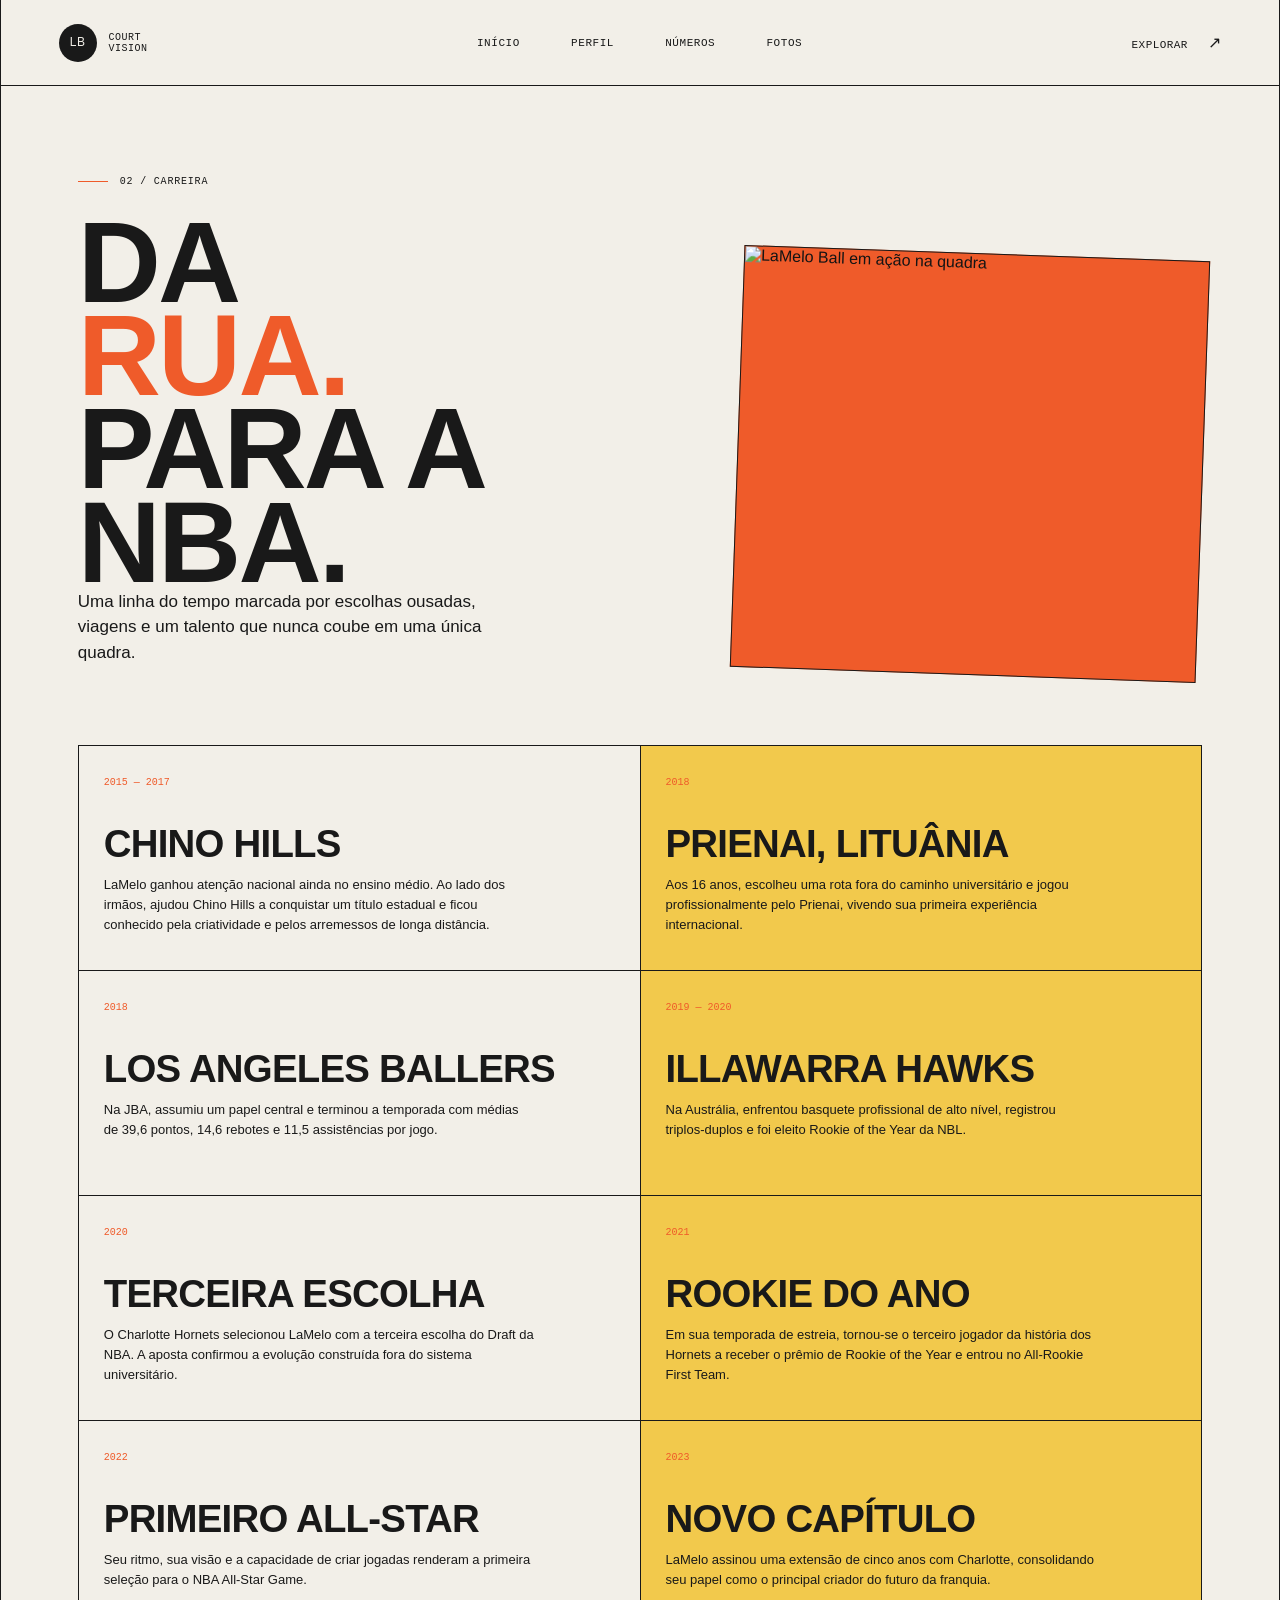
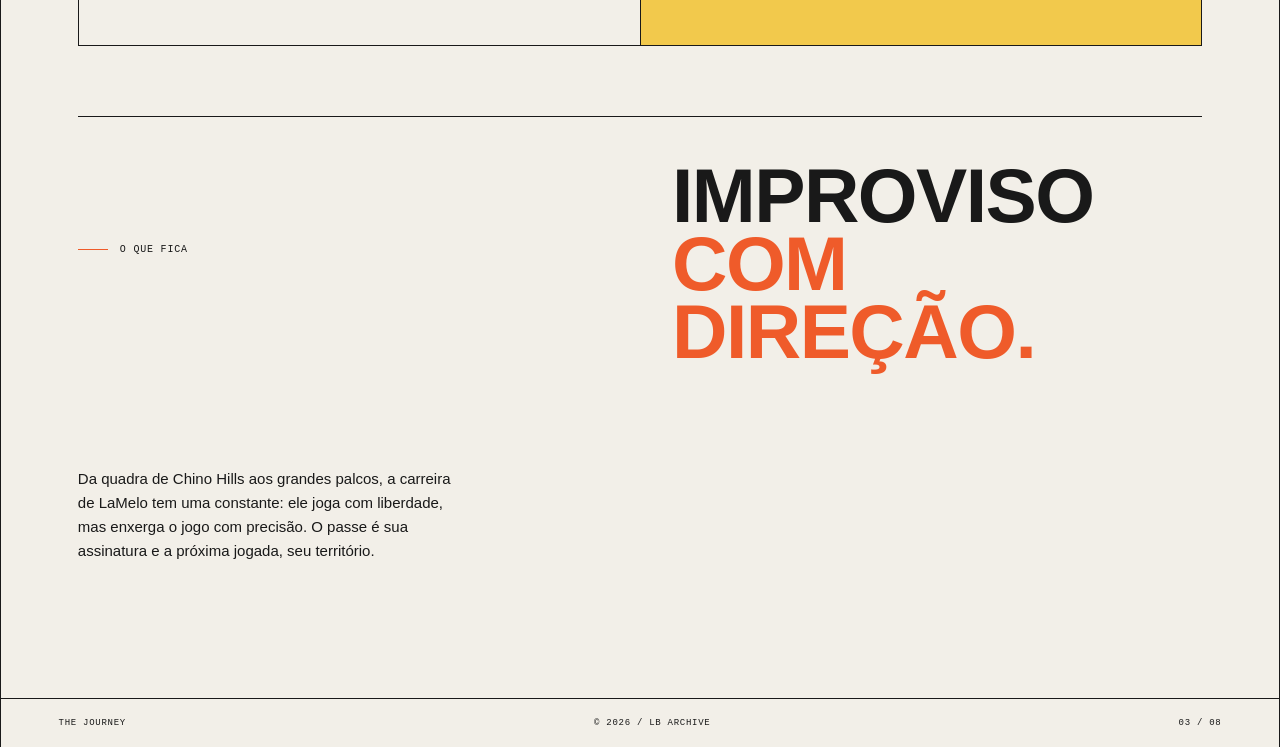
==== carreira.html @ 73494cfc "te amo em japones" ====
<!DOCTYPE html>
<html lang="pt-BR">
<head><meta charset="UTF-8"><meta name="viewport" content="width=device-width, initial-scale=1.0"><title>Carreira | LaMelo Ball</title><link rel="stylesheet" href="style.css"></head>
<body><div class="page-shell"><header class="site-header"><a class="brand" href="index.html"><span class="brand-mark">LB</span><span class="brand-copy">COURT<br>VISION</span></a><nav class="main-nav"><a href="index.html">Início</a><a href="perfil.html">Perfil</a><a href="estatisticas.html">Números</a><a href="galeria.html">Fotos</a></nav><a class="header-cta" href="carreira.html">Explorar <span>↗</span></a></header>
<main class="inner-page"><div class="inner-hero"><div><p class="eyebrow"><span class="eyebrow-line"></span> 02 / CARREIRA</p><h1>DA<br><em>RUA.</em><br>PARA A NBA.</h1><p class="inner-lead">Uma linha do tempo marcada por escolhas ousadas, viagens e um talento que nunca coube em uma única quadra.</p></div><div class="photo-panel"><img src="imagem.jpg" alt="LaMelo Ball em ação na quadra"></div></div>
<div class="career-timeline"><article><span>2015 — 2017</span><h2>CHINO HILLS</h2><p>LaMelo ganhou atenção nacional ainda no ensino médio. Ao lado dos irmãos, ajudou Chino Hills a conquistar um título estadual e ficou conhecido pela criatividade e pelos arremessos de longa distância.</p></article><article><span>2018</span><h2>PRIENAI, LITUÂNIA</h2><p>Aos 16 anos, escolheu uma rota fora do caminho universitário e jogou profissionalmente pelo Prienai, vivendo sua primeira experiência internacional.</p></article><article><span>2018</span><h2>LOS ANGELES BALLERS</h2><p>Na JBA, assumiu um papel central e terminou a temporada com médias de 39,6 pontos, 14,6 rebotes e 11,5 assistências por jogo.</p></article><article><span>2019 — 2020</span><h2>ILLAWARRA HAWKS</h2><p>Na Austrália, enfrentou basquete profissional de alto nível, registrou triplos-duplos e foi eleito Rookie of the Year da NBL.</p></article><article><span>2020</span><h2>TERCEIRA ESCOLHA</h2><p>O Charlotte Hornets selecionou LaMelo com a terceira escolha do Draft da NBA. A aposta confirmou a evolução construída fora do sistema universitário.</p></article><article><span>2021</span><h2>ROOKIE DO ANO</h2><p>Em sua temporada de estreia, tornou-se o terceiro jogador da história dos Hornets a receber o prêmio de Rookie of the Year e entrou no All-Rookie First Team.</p></article><article><span>2022</span><h2>PRIMEIRO ALL-STAR</h2><p>Seu ritmo, sua visão e a capacidade de criar jogadas renderam a primeira seleção para o NBA All-Star Game.</p></article><article><span>2023</span><h2>NOVO CAPÍTULO</h2><p>LaMelo assinou uma extensão de cinco anos com Charlotte, consolidando seu papel como o principal criador do futuro da franquia.</p></article></div>
<section class="career-note"><p class="eyebrow"><span class="eyebrow-line"></span> O QUE FICA</p><h2>IMPROVISO<br><span>COM DIREÇÃO.</span></h2><p>Da quadra de Chino Hills aos grandes palcos, a carreira de LaMelo tem uma constante: ele joga com liberdade, mas enxerga o jogo com precisão. O passe é sua assinatura e a próxima jogada, seu território.</p></section></main>
<footer class="site-footer"><span>THE JOURNEY</span><span>© 2026 / LB ARCHIVE</span><span>03 / 08</span></footer></div></body></html>
---- style.css ----
:root { --ink:#191919; --paper:#f2efe8; --orange:#ef5b2a; --yellow:#f2c94c; --line:rgba(25,25,25,.22); --display:"Archivo Black",Impact,sans-serif; --body:"Space Grotesk",sans-serif; --mono:"DM Mono",monospace; }
* { box-sizing:border-box; }
html { scroll-behavior:smooth; }
body { margin:0; color:var(--ink); background:var(--paper); font-family:var(--body); }
a { color:inherit; text-decoration:none; }
.page-shell { max-width:1440px; margin:0 auto; overflow:hidden; border-left:1px solid var(--ink); border-right:1px solid var(--ink); }
.site-header { height:86px; display:flex; align-items:center; justify-content:space-between; padding:0 4.5vw; border-bottom:1px solid var(--ink); }
.brand { display:flex; align-items:center; gap:12px; font-family:var(--mono); font-size:10px; line-height:1.1; font-weight:500; letter-spacing:.05em; }
.brand-mark { display:grid; place-items:center; width:38px; height:38px; color:var(--paper); background:var(--ink); font-family:var(--display); font-size:12px; border-radius:50%; }
.main-nav { display:flex; gap:clamp(18px,4vw,62px); font-family:var(--mono); font-size:11px; text-transform:uppercase; letter-spacing:.05em; }
.main-nav a { position:relative; padding:10px 0; }
.main-nav a.active::after { content:""; position:absolute; bottom:2px; left:0; width:100%; height:2px; background:var(--orange); }
.header-cta,.button { font-family:var(--mono); font-size:11px; text-transform:uppercase; letter-spacing:.04em; }
.header-cta span,.button span { margin-left:13px; font-size:16px; }
.hero { display:grid; grid-template-columns:minmax(340px,.92fr) 1.08fr; min-height:680px; border-bottom:1px solid var(--ink); }
.hero-copy { display:flex; flex-direction:column; justify-content:center; padding:6vw 4.5vw; border-right:1px solid var(--ink); }
.eyebrow { display:flex; align-items:center; gap:12px; margin:0 0 29px; font-family:var(--mono); font-size:10px; letter-spacing:.08em; }
.eyebrow-line { width:30px; height:1px; background:var(--orange); }
h1 { margin:0; font-family:var(--display); font-size:clamp(74px,10vw,145px); line-height:.81; letter-spacing:-.025em; }
h1 em { color:var(--orange); font-style:normal; }
.dot { color:var(--yellow); }
.hero-intro { max-width:315px; margin:42px 0 31px; font-size:15px; line-height:1.55; }
.hero-actions { display:flex; align-items:center; gap:30px; }
.button { display:inline-flex; align-items:center; padding:16px 20px; border:1px solid var(--ink); transition:transform .2s,background .2s; }
.button:hover { transform:translateY(-3px); }
.button-dark { color:var(--paper); background:var(--ink); }
.text-link { font-family:var(--mono); font-size:11px; text-transform:uppercase; }
.text-link span { color:var(--orange); margin-left:8px; font-size:17px; }
.hero-visual { position:relative; min-height:680px; padding:38px 4.5vw 31px; background:var(--yellow); isolation:isolate; }
.hero-visual::before { content:""; position:absolute; z-index:-1; inset:0; opacity:.35; background-image:linear-gradient(90deg,transparent 49.7%,var(--ink) 50%,transparent 50.3%),linear-gradient(0deg,transparent 49.7%,var(--ink) 50%,transparent 50.3%); }
.visual-tag { position:relative; z-index:2; display:flex; justify-content:space-between; font-family:var(--mono); font-size:10px; letter-spacing:.08em; }
.visual-tag span { color:var(--orange); }
.player-frame { position:absolute; inset:92px 13% 78px; overflow:hidden; border:1px solid var(--ink); background:var(--orange); transform:rotate(3deg); }
.player-image { width:100%; height:100%; background:linear-gradient(135deg,rgba(239,91,42,.15),rgba(25,25,25,.1)),url("https://images.unsplash.com/photo-1518407613690-d9fc990e795f?auto=format&fit=crop&w=1200&q=85") center/cover; filter:saturate(.8) contrast(1.1); }
.frame-label,.frame-number { position:absolute; font-family:var(--display); color:var(--paper); line-height:.85; }
.frame-label { left:20px; bottom:18px; font-size:clamp(28px,4vw,55px); }
.frame-number { right:18px; top:18px; font-size:43px; color:var(--yellow); }
.orbit { position:absolute; border:1px solid var(--ink); border-radius:50%; pointer-events:none; }
.orbit-one { width:470px; height:470px; top:130px; left:15%; z-index:-1; }
.orbit-two { width:690px; height:240px; top:247px; left:-2%; transform:rotate(-33deg); z-index:-1; }
.visual-caption { position:absolute; bottom:28px; left:4.5vw; right:4.5vw; display:flex; justify-content:space-between; font-family:var(--mono); font-size:10px; }
.visual-caption span { color:var(--orange); }
.stats-section { padding:47px 4.5vw 58px; border-bottom:1px solid var(--ink); }
.highlights-section { padding:47px 4.5vw 64px; background:var(--ink); color:var(--paper); border-bottom:1px solid var(--ink); }
.highlights-section .eyebrow-line { background:var(--yellow); }
.video-grid { display:grid; grid-template-columns:repeat(3,1fr); gap:18px; margin-top:35px; }
.video-card { border:1px solid rgba(242,239,232,.35); background:#242424; }
.video-frame { aspect-ratio:16/9; background:var(--orange); }
.video-link { position:relative; display:flex; align-items:center; justify-content:center; overflow:hidden; background-position:center; background-size:cover; }
.video-link::after { content:""; position:absolute; inset:0; background:rgba(25,25,25,.35); transition:background .2s; }
.video-link:hover::after { background:rgba(239,91,42,.28); }
.video-one { background-image:url("https://commons.wikimedia.org/wiki/Special:FilePath/LaMelo%20Ball%20Vytautas.jpg"); }
.video-two { background-image:url("https://commons.wikimedia.org/wiki/Special:FilePath/LaMelo%20Ball%20Illawarra%20Hawks%20%28cropped%29%202.jpg"); }
.video-three { background-image:url("https://commons.wikimedia.org/wiki/Special:FilePath/LaMelo%20Ball%20Spire.jpg"); }
.play-button { position:relative; z-index:1; display:grid; place-items:center; width:58px; height:58px; padding-left:4px; color:var(--ink); background:var(--yellow); border-radius:50%; font-size:19px; transition:transform .2s; }
.video-link:hover .play-button { transform:scale(1.1); }
.video-provider { position:absolute; z-index:1; right:14px; bottom:12px; font-family:var(--mono); font-size:9px; }
.video-meta { display:flex; flex-direction:column; min-height:145px; padding:18px; }
.video-meta span { color:var(--yellow); font-family:var(--mono); font-size:10px; }
.video-meta strong { margin:22px 0 18px; font-family:var(--display); font-size:22px; line-height:.95; }
.video-meta a { margin-top:auto; color:var(--paper); font-family:var(--mono); font-size:10px; text-transform:uppercase; }
.section-heading { display:flex; justify-content:space-between; align-items:start; }
.section-note { margin:0; font-size:13px; line-height:1.45; text-align:right; }
.stats-grid { display:grid; grid-template-columns:repeat(4,1fr); margin-top:35px; border-top:1px solid var(--ink); border-bottom:1px solid var(--ink); }
.stat-card { position:relative; min-height:190px; padding:28px 22px; border-right:1px solid var(--ink); }
.stat-card:first-child { border-left:1px solid var(--ink); }
.stat-card-featured { background:var(--orange); }
.stat-index { display:block; margin-bottom:38px; font-family:var(--mono); font-size:10px; }
.stat-card strong { display:block; font-family:var(--display); font-size:clamp(42px,5vw,66px); line-height:.9; }
.stat-label { position:absolute; bottom:26px; font-family:var(--mono); font-size:10px; letter-spacing:.05em; }
.story-section { display:grid; grid-template-columns:1fr 2fr 1fr; min-height:440px; border-bottom:1px solid var(--ink); }
.story-number { padding:47px 4.5vw; font-family:var(--display); font-size:64px; color:var(--orange); border-right:1px solid var(--ink); }
.story-content { padding:47px 5vw; }
h2 { margin:10px 0 25px; font-family:var(--display); font-size:clamp(49px,6vw,85px); line-height:.88; letter-spacing:-.02em; }
h2 span { color:var(--orange); }
.story-text { max-width:390px; margin-bottom:28px; line-height:1.6; font-size:14px; }
.button-outline { background:transparent; }
.story-aside { display:flex; flex-direction:column; justify-content:center; padding:30px 4.5vw; border-left:1px solid var(--ink); }
.timeline-item { display:grid; grid-template-columns:50px 1fr; gap:14px; padding:14px 0; border-bottom:1px solid var(--line); font-family:var(--mono); font-size:10px; line-height:1.4; }
.timeline-item span { color:var(--orange); }
.timeline-item p { margin:0; }
.timeline-item.current { border-bottom:0; }
.site-footer { display:flex; justify-content:space-between; padding:19px 4.5vw; font-family:var(--mono); font-size:9px; letter-spacing:.08em; }
img[src="imagem.jpg"] { content:url("https://commons.wikimedia.org/wiki/Special:FilePath/LaMelo%20Ball%20Spire.jpg"); }
img[src="imagem2.jpg"] { content:url("https://commons.wikimedia.org/wiki/Special:FilePath/LaMelo%20Ball%20Illawarra%20Hawks%20%28cropped%29%202.jpg"); }
.gallery-item:nth-child(1) img { content:url("https://commons.wikimedia.org/wiki/Special:FilePath/LaMelo%20Ball%20Vytautas.jpg"); }
.gallery-item:nth-child(2) img { content:url("https://commons.wikimedia.org/wiki/Special:FilePath/LaMelo%20Ball%20Illawarra%20Hawks%20%28cropped%29%202.jpg"); }
.gallery-item:nth-child(3) img { content:url("https://commons.wikimedia.org/wiki/Special:FilePath/LaMelo%20Ball%20Spire.jpg"); }
.inner-page { min-height:calc(100vh - 140px); padding:7vw 6vw; border-bottom:1px solid var(--ink); }
.inner-hero { display:grid; grid-template-columns:1.1fr .9fr; gap:7vw; align-items:end; margin-bottom:70px; }
.inner-hero h1 { font-size:clamp(62px,9vw,130px); }
.inner-lead { max-width:410px; margin:0 0 10px; font-size:17px; line-height:1.5; }
.photo-panel { min-height:420px; border:1px solid var(--ink); background:var(--orange); transform:rotate(2deg); overflow:hidden; }
.photo-panel img { width:100%; height:100%; min-height:420px; display:block; object-fit:cover; filter:saturate(.85) contrast(1.05); }
.content-grid { display:grid; grid-template-columns:repeat(3,1fr); border-top:1px solid var(--ink); border-left:1px solid var(--ink); }
.content-card { min-height:180px; padding:24px; border-right:1px solid var(--ink); border-bottom:1px solid var(--ink); }
.content-card h3 { margin:35px 0 12px; font-family:var(--display); font-size:27px; line-height:.95; letter-spacing:.015em; }
.content-card p { margin:0; font-size:13px; line-height:1.5; }
.gallery-grid { display:grid; grid-template-columns:1.3fr .7fr; gap:18px; }
.gallery-item { position:relative; min-height:300px; overflow:hidden; border:1px solid var(--ink); background:var(--orange); }
.gallery-item.tall { min-height:570px; }
.gallery-item img { width:100%; height:100%; display:block; object-fit:cover; filter:saturate(.8); transition:transform .4s; }
.gallery-item:hover img { transform:scale(1.04); }
.gallery-label { position:absolute; right:15px; bottom:13px; color:var(--paper); font-family:var(--mono); font-size:10px; }
.stat-list { display:grid; grid-template-columns:repeat(2,1fr); border-top:1px solid var(--ink); border-left:1px solid var(--ink); }
.stat-line { display:flex; justify-content:space-between; align-items:end; padding:28px; border-right:1px solid var(--ink); border-bottom:1px solid var(--ink); }
.stat-line strong { font-family:var(--display); font-size:clamp(48px,7vw,100px); line-height:.8; }
.stat-line span { max-width:100px; font-family:var(--mono); font-size:10px; }
.page-links { display:flex; flex-wrap:wrap; gap:12px; margin-top:35px; }
.career-timeline { display:grid; grid-template-columns:repeat(2,1fr); border-top:1px solid var(--ink); border-left:1px solid var(--ink); }
.career-timeline article { min-height:225px; padding:25px; border-right:1px solid var(--ink); border-bottom:1px solid var(--ink); }
.career-timeline article:nth-child(2n) { background:var(--yellow); }
.career-timeline article > span { color:var(--orange); font-family:var(--mono); font-size:10px; }
.career-timeline h2 { margin:38px 0 14px; font-size:clamp(27px,3vw,42px); }
.career-timeline p { max-width:430px; margin:0; font-size:13px; line-height:1.55; }
.career-note { display:grid; grid-template-columns:1fr 1fr; gap:5vw; margin-top:70px; padding:45px 0; border-top:1px solid var(--ink); }
.career-note h2 { margin:0; font-size:clamp(43px,6vw,82px); }
.career-note p:last-child { max-width:390px; margin:38px 0 0; font-size:15px; line-height:1.6; }
.sneaker-hero { display:grid; grid-template-columns:1fr 1fr; gap:6vw; align-items:stretch; margin-bottom:85px; }
.sneaker-copy { display:flex; flex-direction:column; align-items:flex-start; justify-content:center; }
.la-france-logo { width:min(100%,360px); margin-bottom:35px; border:1px solid var(--ink); }
.sneaker-copy h1 { margin-bottom:32px; }
.sneaker-copy .button { margin-top:25px; }
.sneaker-stage { position:relative; min-height:480px; overflow:hidden; background:var(--orange); border:1px solid var(--ink); transform:rotate(-2deg); isolation:isolate; }
.sneaker-stage::before { content:""; position:absolute; inset:0; opacity:.3; background:repeating-linear-gradient(135deg,transparent 0 30px,var(--yellow) 31px 32px); }
.stage-label,.stage-caption { position:absolute; z-index:2; color:var(--paper); font-family:var(--mono); font-size:10px; letter-spacing:.07em; }
.stage-label { top:20px; left:22px; }
.stage-caption { bottom:20px; right:22px; text-align:right; line-height:1.3; }
.shoe-product-hero { position:absolute; z-index:1; width:78%; height:78%; top:11%; left:11%; object-fit:contain; filter:drop-shadow(18px 22px 0 rgba(25,25,25,.18)); transform:rotate(-10deg); }
.stage-ring { position:absolute; width:390px; height:390px; top:55px; left:50%; border:1px solid var(--ink); border-radius:50%; transform:translateX(-50%); }
.shoe-art { position:absolute; z-index:1; width:270px; height:125px; border:3px solid var(--ink); border-radius:52% 22% 30% 43%; background:var(--yellow); box-shadow:inset -20px -17px 0 var(--orange), 15px 17px 0 rgba(25,25,25,.15); transform:rotate(-16deg); }
.shoe-art::before { content:""; position:absolute; width:100px; height:38px; left:35px; top:-30px; border:3px solid var(--ink); border-bottom:0; border-radius:60% 60% 0 0; transform:skew(-20deg); }
.shoe-art::after { content:""; position:absolute; width:92px; height:4px; left:72px; top:51px; background:var(--ink); box-shadow:0 14px 0 var(--ink), 0 28px 0 var(--ink); transform:rotate(13deg); }
.shoe-art-main { top:185px; left:50%; transform:translateX(-50%) rotate(-16deg); }
.shoe-art span { position:absolute; z-index:2; right:29px; top:36px; font-family:var(--display); font-size:27px; }
.shoe-collection { padding-top:10px; }
.shoe-grid { display:grid; grid-template-columns:repeat(3,1fr); gap:18px; margin-top:35px; }
.shoe-card { border:1px solid var(--ink); background:var(--paper); }
.featured-shoe { background:var(--yellow); }
.shoe-image { position:relative; min-height:235px; overflow:hidden; background:var(--ink); }
.shoe-image img { width:100%; height:100%; min-height:235px; display:block; object-fit:contain; position:relative; z-index:0; }
.shoe-image::after { content:""; position:absolute; inset:25px; border:1px solid var(--yellow); transform:rotate(-7deg); }
.shoe-image span { position:absolute; z-index:1; top:18px; left:18px; color:var(--yellow); font-family:var(--mono); font-size:11px; }
.shoe-image::before { content:""; position:absolute; width:195px; height:90px; top:95px; left:50%; border:3px solid var(--paper); border-radius:52% 22% 30% 43%; transform:translateX(-50%) rotate(-17deg); box-shadow:inset -15px -13px 0 var(--orange); }
.shoe-two { background:var(--orange); }
.shoe-two::before { background:var(--yellow); border-color:var(--ink); box-shadow:inset -15px -13px 0 var(--paper); }
.shoe-three { background:var(--yellow); }
.shoe-three::before { background:var(--orange); border-color:var(--ink); box-shadow:inset -15px -13px 0 var(--ink); }
.shoe-info { padding:20px; }
.shoe-info > span { font-family:var(--mono); font-size:10px; color:var(--orange); }
.shoe-info h2 { margin:25px 0 14px; font-size:40px; }
.shoe-info p { margin:0; font-size:13px; line-height:1.5; }
.shoe-info a { display:inline-block; margin-top:20px; color:var(--orange); font-family:var(--mono); font-size:10px; text-transform:uppercase; }
.la-france-note { display:grid; grid-template-columns:1fr 1fr; gap:5vw; margin-top:75px; padding:50px 0; border-top:1px solid var(--ink); }
.la-france-note h2 { margin:0; }
.la-france-note > p { max-width:390px; margin:40px 0 0; font-size:15px; line-height:1.6; }
@media (max-width:720px) {
	.inner-page { padding:52px 20px; }
	.inner-hero { display:block; margin-bottom:48px; }
	.inner-hero h1 { margin-bottom:28px; }
	.photo-panel { min-height:330px; }
	.photo-panel img { min-height:330px; }
	.content-grid,.stat-list,.gallery-grid { grid-template-columns:1fr; }
	.gallery-item.tall { min-height:380px; }
	.career-timeline { grid-template-columns:1fr; }
	.career-note { display:block; margin-top:48px; }
	.career-note .eyebrow { margin-bottom:24px; }
	.sneaker-hero { display:block; margin-bottom:55px; }
	.sneaker-stage { min-height:380px; margin-top:50px; }
	.shoe-product-hero { width:90%; height:80%; left:5%; }
	.stage-ring { width:290px; height:290px; top:45px; }
	.shoe-grid { grid-template-columns:1fr; }
	.shoe-image { min-height:210px; }
	.la-france-note { display:block; margin-top:50px; }
}
@media (max-width:720px) {
	.page-shell { border:0; }
	.site-header { height:72px; padding:0 20px; }
	.main-nav { display:none; }
	.hero { display:block; min-height:auto; }
	.hero-copy { min-height:520px; padding:62px 20px 54px; border-right:0; }
	h1 { font-size:clamp(70px,22vw,130px); }
	.hero-intro { margin-top:34px; }
	.hero-visual { min-height:490px; padding:25px 20px; }
	.player-frame { inset:73px 12% 58px; }
	.orbit-one { width:350px; height:350px; top:104px; left:2%; }
	.orbit-two { width:530px; height:190px; top:192px; left:-12%; }
	.visual-caption { left:20px; right:20px; bottom:22px; }
	.stats-section { padding:38px 20px 42px; }
	.highlights-section { padding:38px 20px 44px; }
	.video-grid { grid-template-columns:1fr; }
	.stats-grid { grid-template-columns:repeat(2,1fr); }
	.stat-card { min-height:150px; padding:20px 15px; }
	.stat-card:nth-child(2) { border-right:0; }
	.stat-card:nth-child(3),.stat-card:nth-child(4) { border-top:1px solid var(--ink); }
	.stat-index { margin-bottom:25px; }
	.story-section { display:block; min-height:0; }
	.story-number { padding:25px 20px 0; border-right:0; }
	.story-content { padding:25px 20px 50px; }
	.story-aside { padding:0 20px 35px; border-left:0; }
	.site-footer { gap:18px; flex-wrap:wrap; padding:18px 20px; }
}
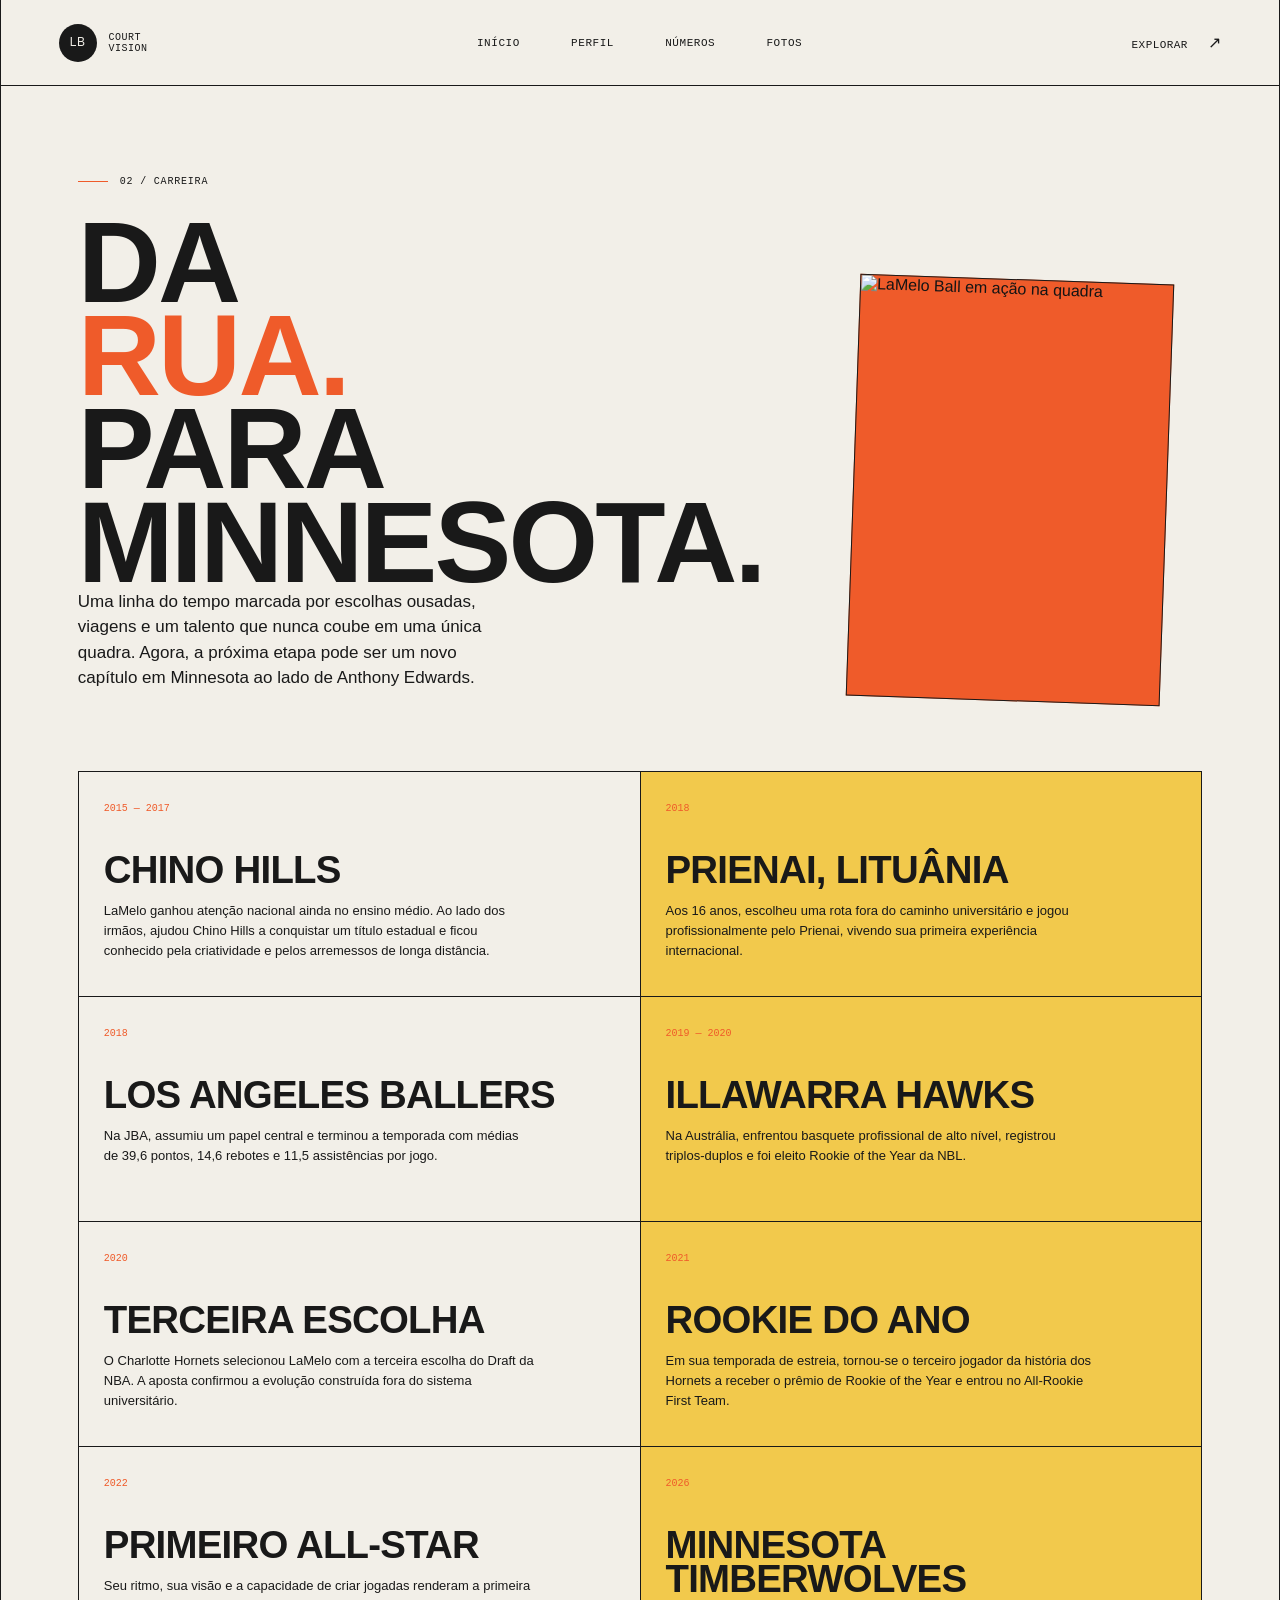
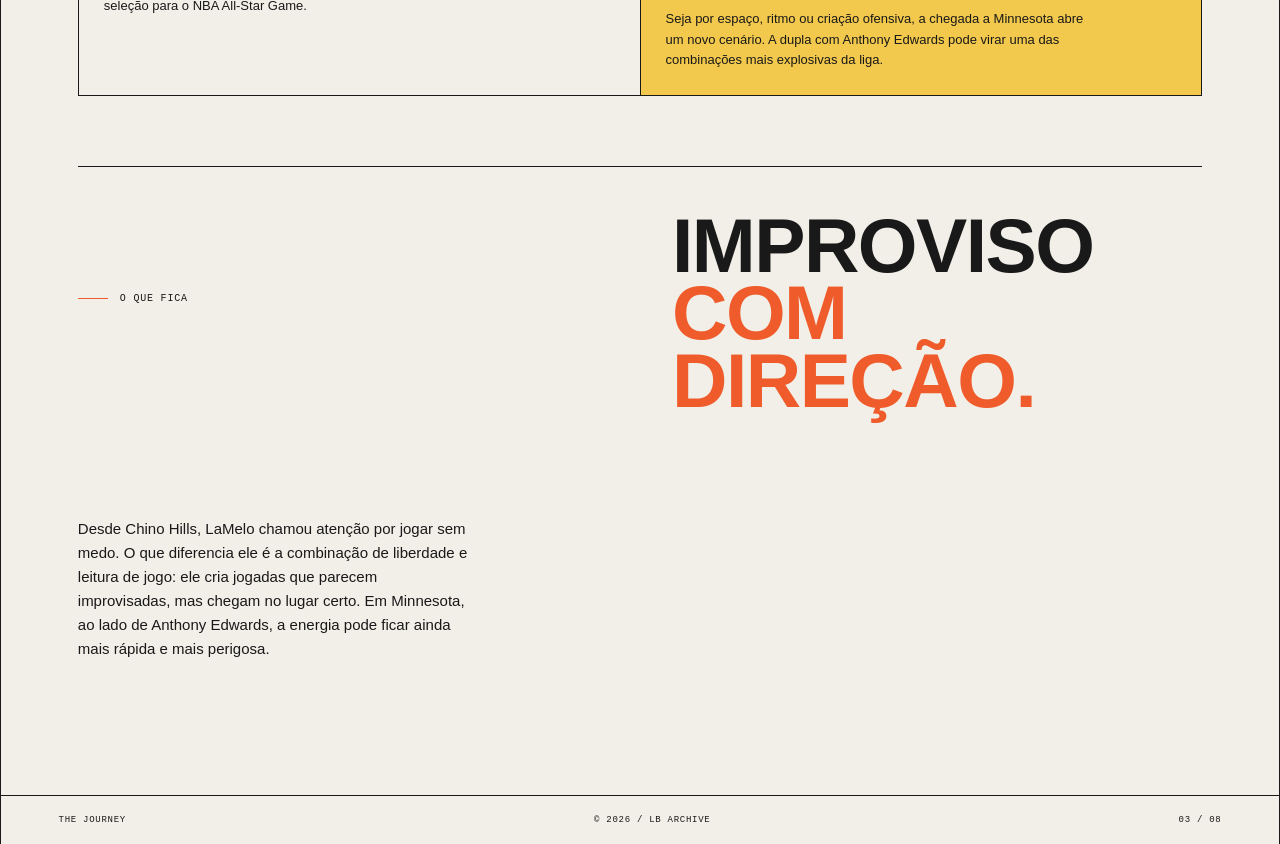
==== commit fe45a45e: "terminando av1" ====
--- a/carreira.html
+++ b/carreira.html
@@ -2,7 +2,7 @@
 <html lang="pt-BR">
 <head><meta charset="UTF-8"><meta name="viewport" content="width=device-width, initial-scale=1.0"><title>Carreira | LaMelo Ball</title><link rel="stylesheet" href="style.css"></head>
 <body><div class="page-shell"><header class="site-header"><a class="brand" href="index.html"><span class="brand-mark">LB</span><span class="brand-copy">COURT<br>VISION</span></a><nav class="main-nav"><a href="index.html">Início</a><a href="perfil.html">Perfil</a><a href="estatisticas.html">Números</a><a href="galeria.html">Fotos</a></nav><a class="header-cta" href="carreira.html">Explorar <span>↗</span></a></header>
-<main class="inner-page"><div class="inner-hero"><div><p class="eyebrow"><span class="eyebrow-line"></span> 02 / CARREIRA</p><h1>DA<br><em>RUA.</em><br>PARA A NBA.</h1><p class="inner-lead">Uma linha do tempo marcada por escolhas ousadas, viagens e um talento que nunca coube em uma única quadra.</p></div><div class="photo-panel"><img src="imagem.jpg" alt="LaMelo Ball em ação na quadra"></div></div>
-<div class="career-timeline"><article><span>2015 — 2017</span><h2>CHINO HILLS</h2><p>LaMelo ganhou atenção nacional ainda no ensino médio. Ao lado dos irmãos, ajudou Chino Hills a conquistar um título estadual e ficou conhecido pela criatividade e pelos arremessos de longa distância.</p></article><article><span>2018</span><h2>PRIENAI, LITUÂNIA</h2><p>Aos 16 anos, escolheu uma rota fora do caminho universitário e jogou profissionalmente pelo Prienai, vivendo sua primeira experiência internacional.</p></article><article><span>2018</span><h2>LOS ANGELES BALLERS</h2><p>Na JBA, assumiu um papel central e terminou a temporada com médias de 39,6 pontos, 14,6 rebotes e 11,5 assistências por jogo.</p></article><article><span>2019 — 2020</span><h2>ILLAWARRA HAWKS</h2><p>Na Austrália, enfrentou basquete profissional de alto nível, registrou triplos-duplos e foi eleito Rookie of the Year da NBL.</p></article><article><span>2020</span><h2>TERCEIRA ESCOLHA</h2><p>O Charlotte Hornets selecionou LaMelo com a terceira escolha do Draft da NBA. A aposta confirmou a evolução construída fora do sistema universitário.</p></article><article><span>2021</span><h2>ROOKIE DO ANO</h2><p>Em sua temporada de estreia, tornou-se o terceiro jogador da história dos Hornets a receber o prêmio de Rookie of the Year e entrou no All-Rookie First Team.</p></article><article><span>2022</span><h2>PRIMEIRO ALL-STAR</h2><p>Seu ritmo, sua visão e a capacidade de criar jogadas renderam a primeira seleção para o NBA All-Star Game.</p></article><article><span>2023</span><h2>NOVO CAPÍTULO</h2><p>LaMelo assinou uma extensão de cinco anos com Charlotte, consolidando seu papel como o principal criador do futuro da franquia.</p></article></div>
-<section class="career-note"><p class="eyebrow"><span class="eyebrow-line"></span> O QUE FICA</p><h2>IMPROVISO<br><span>COM DIREÇÃO.</span></h2><p>Da quadra de Chino Hills aos grandes palcos, a carreira de LaMelo tem uma constante: ele joga com liberdade, mas enxerga o jogo com precisão. O passe é sua assinatura e a próxima jogada, seu território.</p></section></main>
+<main class="inner-page"><div class="inner-hero"><div><p class="eyebrow"><span class="eyebrow-line"></span> 02 / CARREIRA</p><h1>DA<br><em>RUA.</em><br>PARA MINNESOTA.</h1><p class="inner-lead">Uma linha do tempo marcada por escolhas ousadas, viagens e um talento que nunca coube em uma única quadra. Agora, a próxima etapa pode ser um novo capítulo em Minnesota ao lado de Anthony Edwards.</p></div><div class="photo-panel"><img src="https://images.unsplash.com/photo-1546519638-68e109498ffc?auto=format&fit=crop&w=1200&q=80" alt="LaMelo Ball em ação na quadra"></div></div>
+<div class="career-timeline"><article><span>2015 — 2017</span><h2>CHINO HILLS</h2><p>LaMelo ganhou atenção nacional ainda no ensino médio. Ao lado dos irmãos, ajudou Chino Hills a conquistar um título estadual e ficou conhecido pela criatividade e pelos arremessos de longa distância.</p></article><article><span>2018</span><h2>PRIENAI, LITUÂNIA</h2><p>Aos 16 anos, escolheu uma rota fora do caminho universitário e jogou profissionalmente pelo Prienai, vivendo sua primeira experiência internacional.</p></article><article><span>2018</span><h2>LOS ANGELES BALLERS</h2><p>Na JBA, assumiu um papel central e terminou a temporada com médias de 39,6 pontos, 14,6 rebotes e 11,5 assistências por jogo.</p></article><article><span>2019 — 2020</span><h2>ILLAWARRA HAWKS</h2><p>Na Austrália, enfrentou basquete profissional de alto nível, registrou triplos-duplos e foi eleito Rookie of the Year da NBL.</p></article><article><span>2020</span><h2>TERCEIRA ESCOLHA</h2><p>O Charlotte Hornets selecionou LaMelo com a terceira escolha do Draft da NBA. A aposta confirmou a evolução construída fora do sistema universitário.</p></article><article><span>2021</span><h2>ROOKIE DO ANO</h2><p>Em sua temporada de estreia, tornou-se o terceiro jogador da história dos Hornets a receber o prêmio de Rookie of the Year e entrou no All-Rookie First Team.</p></article><article><span>2022</span><h2>PRIMEIRO ALL-STAR</h2><p>Seu ritmo, sua visão e a capacidade de criar jogadas renderam a primeira seleção para o NBA All-Star Game.</p></article><article><span>2026</span><h2>MINNESOTA TIMBERWOLVES</h2><p>Seja por espaço, ritmo ou criação ofensiva, a chegada a Minnesota abre um novo cenário. A dupla com Anthony Edwards pode virar uma das combinações mais explosivas da liga.</p></article></div>
+<section class="career-note"><p class="eyebrow"><span class="eyebrow-line"></span> O QUE FICA</p><h2>IMPROVISO<br><span>COM DIREÇÃO.</span></h2><p>Desde Chino Hills, LaMelo chamou atenção por jogar sem medo. O que diferencia ele é a combinação de liberdade e leitura de jogo: ele cria jogadas que parecem improvisadas, mas chegam no lugar certo. Em Minnesota, ao lado de Anthony Edwards, a energia pode ficar ainda mais rápida e mais perigosa.</p></section></main>
 <footer class="site-footer"><span>THE JOURNEY</span><span>© 2026 / LB ARCHIVE</span><span>03 / 08</span></footer></div></body></html>
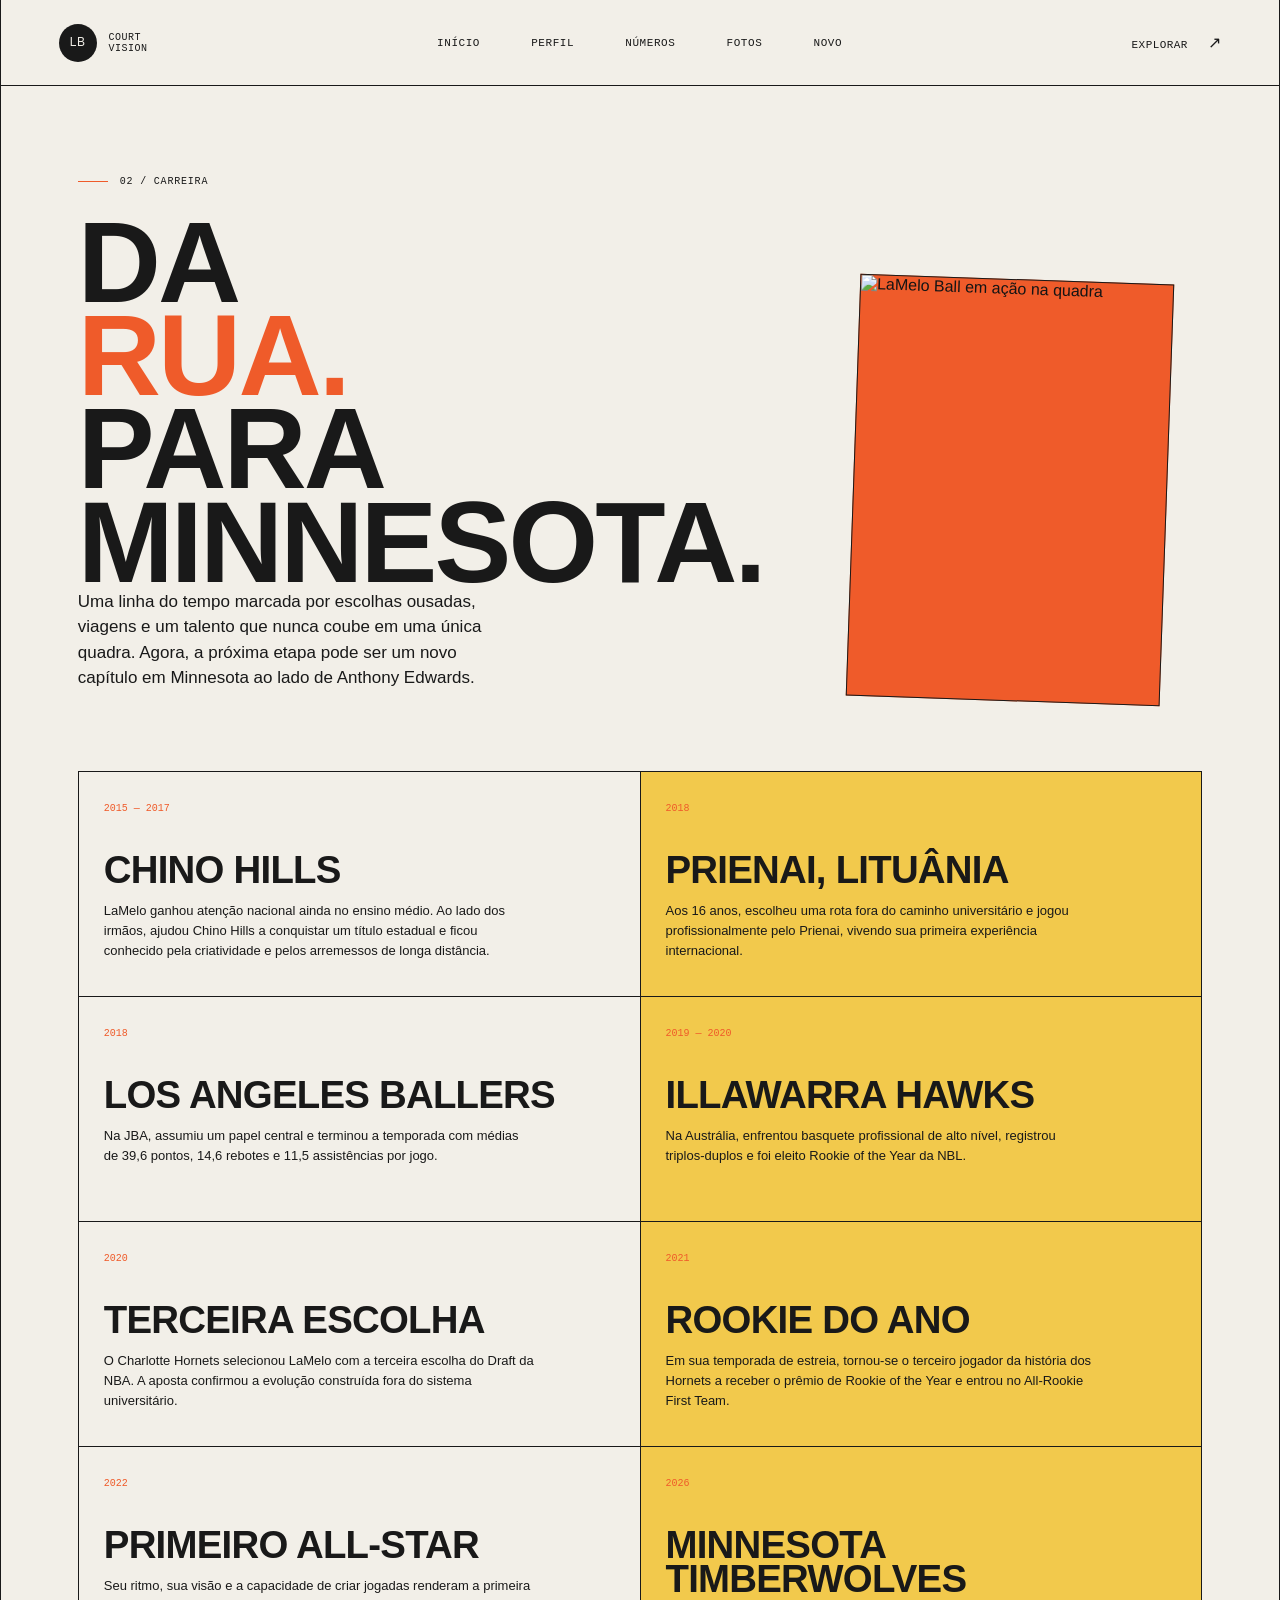
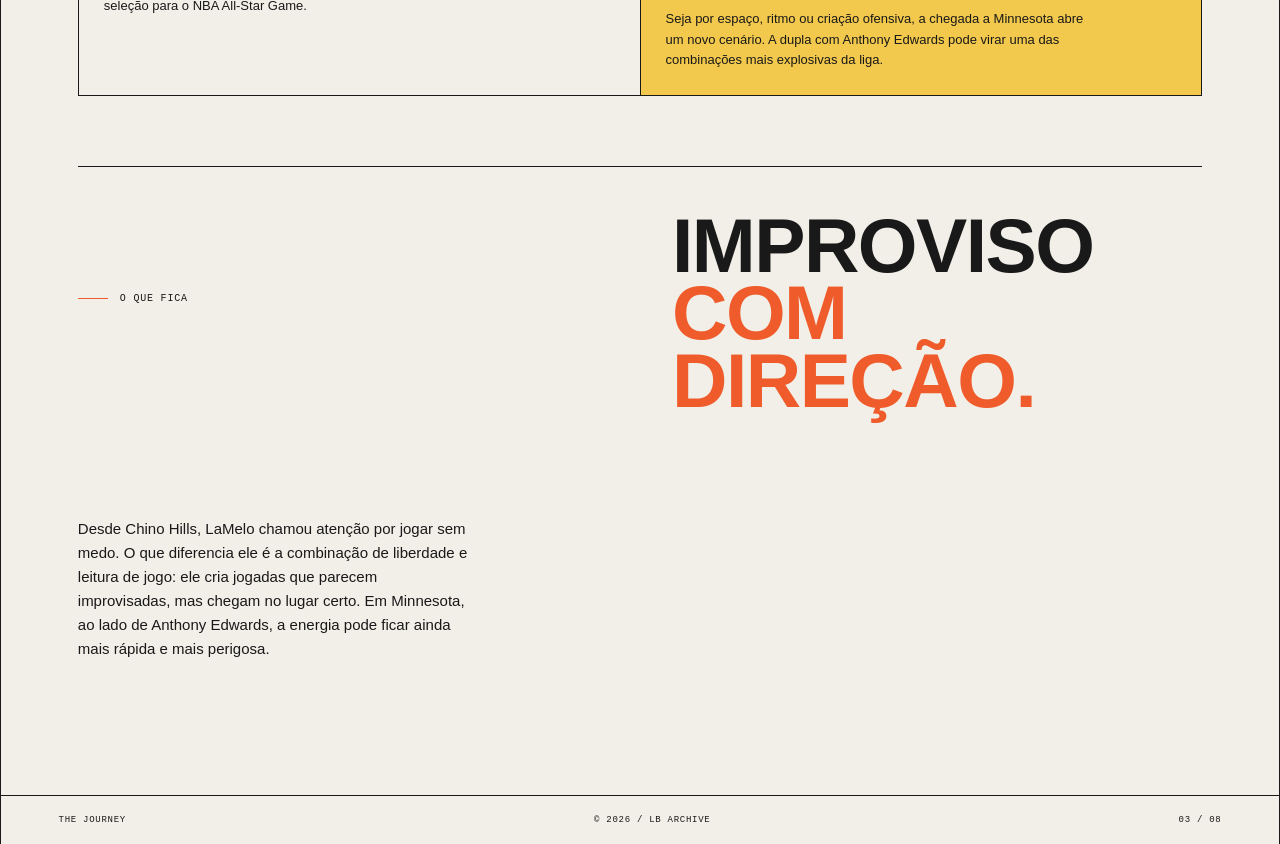
==== commit 14a25ad1: "pinto" ====
--- a/carreira.html
+++ b/carreira.html
@@ -1,7 +1,7 @@
 <!DOCTYPE html>
 <html lang="pt-BR">
 <head><meta charset="UTF-8"><meta name="viewport" content="width=device-width, initial-scale=1.0"><title>Carreira | LaMelo Ball</title><link rel="stylesheet" href="style.css"></head>
-<body><div class="page-shell"><header class="site-header"><a class="brand" href="index.html"><span class="brand-mark">LB</span><span class="brand-copy">COURT<br>VISION</span></a><nav class="main-nav"><a href="index.html">Início</a><a href="perfil.html">Perfil</a><a href="estatisticas.html">Números</a><a href="galeria.html">Fotos</a></nav><a class="header-cta" href="carreira.html">Explorar <span>↗</span></a></header>
+<body><div class="page-shell"><header class="site-header"><a class="brand" href="index.html"><span class="brand-mark">LB</span><span class="brand-copy">COURT<br>VISION</span></a><nav class="main-nav"><a href="index.html">Início</a><a href="perfil.html">Perfil</a><a href="estatisticas.html">Números</a><a href="galeria.html">Fotos</a><a href="euadoropenis.html">Novo</a></nav><a class="header-cta" href="carreira.html">Explorar <span>↗</span></a></header>
 <main class="inner-page"><div class="inner-hero"><div><p class="eyebrow"><span class="eyebrow-line"></span> 02 / CARREIRA</p><h1>DA<br><em>RUA.</em><br>PARA MINNESOTA.</h1><p class="inner-lead">Uma linha do tempo marcada por escolhas ousadas, viagens e um talento que nunca coube em uma única quadra. Agora, a próxima etapa pode ser um novo capítulo em Minnesota ao lado de Anthony Edwards.</p></div><div class="photo-panel"><img src="https://images.unsplash.com/photo-1546519638-68e109498ffc?auto=format&fit=crop&w=1200&q=80" alt="LaMelo Ball em ação na quadra"></div></div>
 <div class="career-timeline"><article><span>2015 — 2017</span><h2>CHINO HILLS</h2><p>LaMelo ganhou atenção nacional ainda no ensino médio. Ao lado dos irmãos, ajudou Chino Hills a conquistar um título estadual e ficou conhecido pela criatividade e pelos arremessos de longa distância.</p></article><article><span>2018</span><h2>PRIENAI, LITUÂNIA</h2><p>Aos 16 anos, escolheu uma rota fora do caminho universitário e jogou profissionalmente pelo Prienai, vivendo sua primeira experiência internacional.</p></article><article><span>2018</span><h2>LOS ANGELES BALLERS</h2><p>Na JBA, assumiu um papel central e terminou a temporada com médias de 39,6 pontos, 14,6 rebotes e 11,5 assistências por jogo.</p></article><article><span>2019 — 2020</span><h2>ILLAWARRA HAWKS</h2><p>Na Austrália, enfrentou basquete profissional de alto nível, registrou triplos-duplos e foi eleito Rookie of the Year da NBL.</p></article><article><span>2020</span><h2>TERCEIRA ESCOLHA</h2><p>O Charlotte Hornets selecionou LaMelo com a terceira escolha do Draft da NBA. A aposta confirmou a evolução construída fora do sistema universitário.</p></article><article><span>2021</span><h2>ROOKIE DO ANO</h2><p>Em sua temporada de estreia, tornou-se o terceiro jogador da história dos Hornets a receber o prêmio de Rookie of the Year e entrou no All-Rookie First Team.</p></article><article><span>2022</span><h2>PRIMEIRO ALL-STAR</h2><p>Seu ritmo, sua visão e a capacidade de criar jogadas renderam a primeira seleção para o NBA All-Star Game.</p></article><article><span>2026</span><h2>MINNESOTA TIMBERWOLVES</h2><p>Seja por espaço, ritmo ou criação ofensiva, a chegada a Minnesota abre um novo cenário. A dupla com Anthony Edwards pode virar uma das combinações mais explosivas da liga.</p></article></div>
 <section class="career-note"><p class="eyebrow"><span class="eyebrow-line"></span> O QUE FICA</p><h2>IMPROVISO<br><span>COM DIREÇÃO.</span></h2><p>Desde Chino Hills, LaMelo chamou atenção por jogar sem medo. O que diferencia ele é a combinação de liberdade e leitura de jogo: ele cria jogadas que parecem improvisadas, mas chegam no lugar certo. Em Minnesota, ao lado de Anthony Edwards, a energia pode ficar ainda mais rápida e mais perigosa.</p></section></main>
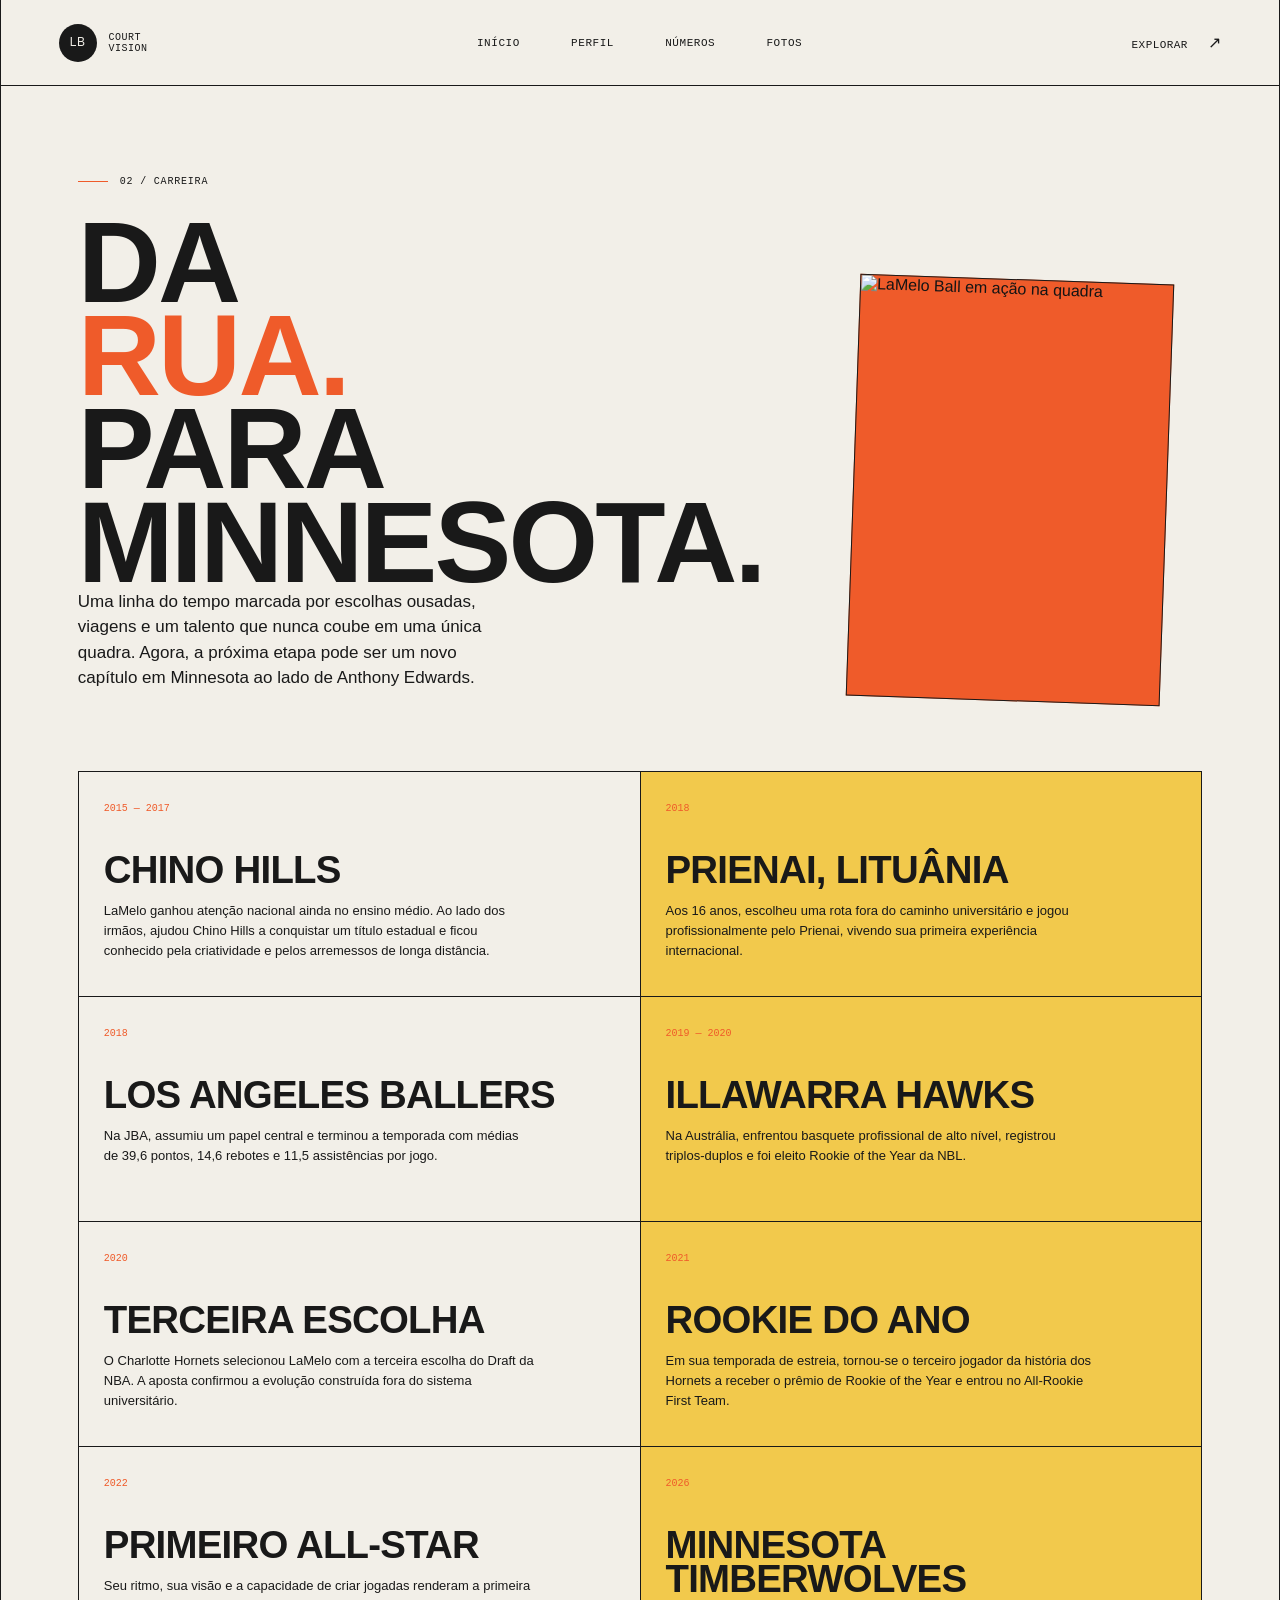
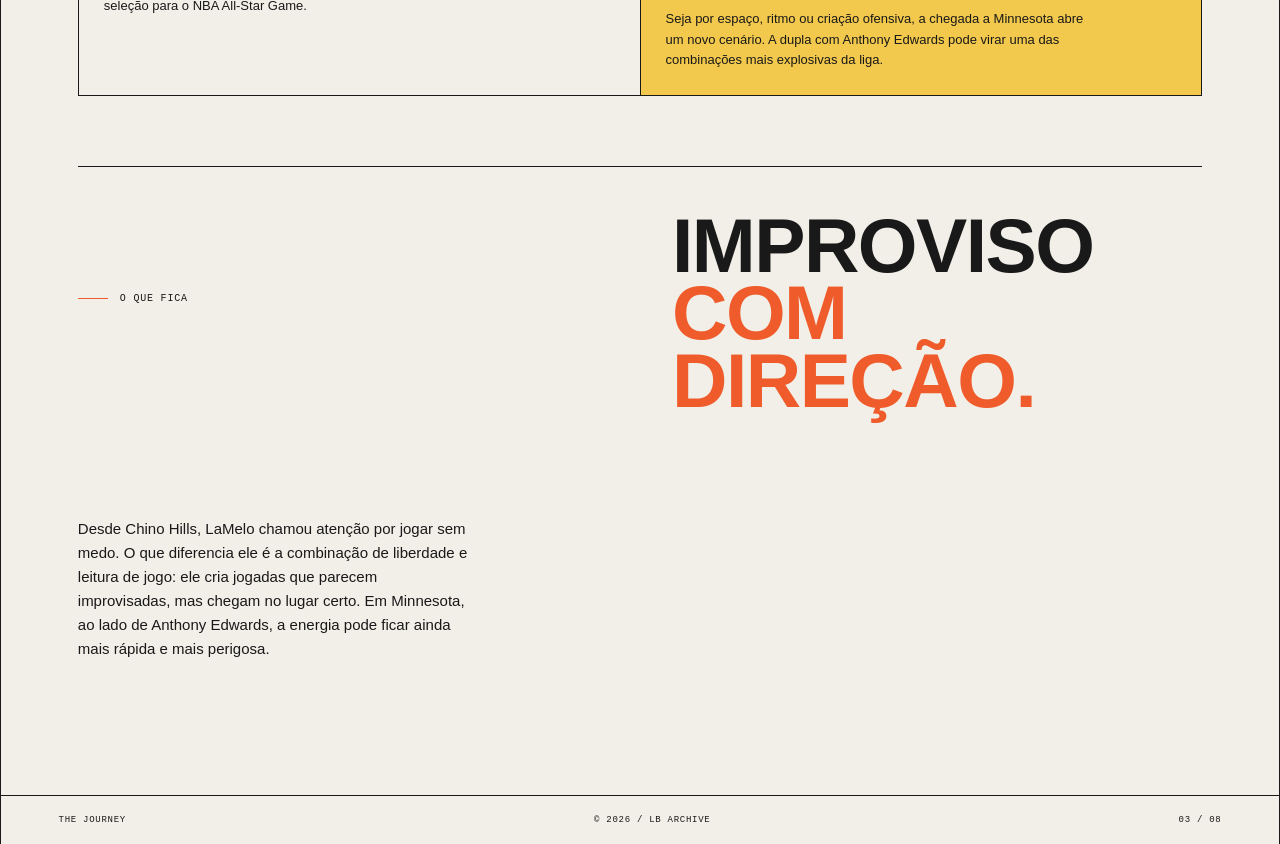
==== commit ecbcd32e: "uiuiui" ====
--- a/carreira.html
+++ b/carreira.html
@@ -1,7 +1,7 @@
 <!DOCTYPE html>
 <html lang="pt-BR">
 <head><meta charset="UTF-8"><meta name="viewport" content="width=device-width, initial-scale=1.0"><title>Carreira | LaMelo Ball</title><link rel="stylesheet" href="style.css"></head>
-<body><div class="page-shell"><header class="site-header"><a class="brand" href="index.html"><span class="brand-mark">LB</span><span class="brand-copy">COURT<br>VISION</span></a><nav class="main-nav"><a href="index.html">Início</a><a href="perfil.html">Perfil</a><a href="estatisticas.html">Números</a><a href="galeria.html">Fotos</a><a href="euadoropenis.html">Novo</a></nav><a class="header-cta" href="carreira.html">Explorar <span>↗</span></a></header>
+<body><div class="page-shell"><header class="site-header"><a class="brand" href="index.html"><span class="brand-mark">LB</span><span class="brand-copy">COURT<br>VISION</span></a><nav class="main-nav"><a href="index.html">Início</a><a href="perfil.html">Perfil</a><a href="estatisticas.html">Números</a><a href="galeria.html">Fotos</a></nav><a class="header-cta" href="carreira.html">Explorar <span>↗</span></a></header>
 <main class="inner-page"><div class="inner-hero"><div><p class="eyebrow"><span class="eyebrow-line"></span> 02 / CARREIRA</p><h1>DA<br><em>RUA.</em><br>PARA MINNESOTA.</h1><p class="inner-lead">Uma linha do tempo marcada por escolhas ousadas, viagens e um talento que nunca coube em uma única quadra. Agora, a próxima etapa pode ser um novo capítulo em Minnesota ao lado de Anthony Edwards.</p></div><div class="photo-panel"><img src="https://images.unsplash.com/photo-1546519638-68e109498ffc?auto=format&fit=crop&w=1200&q=80" alt="LaMelo Ball em ação na quadra"></div></div>
 <div class="career-timeline"><article><span>2015 — 2017</span><h2>CHINO HILLS</h2><p>LaMelo ganhou atenção nacional ainda no ensino médio. Ao lado dos irmãos, ajudou Chino Hills a conquistar um título estadual e ficou conhecido pela criatividade e pelos arremessos de longa distância.</p></article><article><span>2018</span><h2>PRIENAI, LITUÂNIA</h2><p>Aos 16 anos, escolheu uma rota fora do caminho universitário e jogou profissionalmente pelo Prienai, vivendo sua primeira experiência internacional.</p></article><article><span>2018</span><h2>LOS ANGELES BALLERS</h2><p>Na JBA, assumiu um papel central e terminou a temporada com médias de 39,6 pontos, 14,6 rebotes e 11,5 assistências por jogo.</p></article><article><span>2019 — 2020</span><h2>ILLAWARRA HAWKS</h2><p>Na Austrália, enfrentou basquete profissional de alto nível, registrou triplos-duplos e foi eleito Rookie of the Year da NBL.</p></article><article><span>2020</span><h2>TERCEIRA ESCOLHA</h2><p>O Charlotte Hornets selecionou LaMelo com a terceira escolha do Draft da NBA. A aposta confirmou a evolução construída fora do sistema universitário.</p></article><article><span>2021</span><h2>ROOKIE DO ANO</h2><p>Em sua temporada de estreia, tornou-se o terceiro jogador da história dos Hornets a receber o prêmio de Rookie of the Year e entrou no All-Rookie First Team.</p></article><article><span>2022</span><h2>PRIMEIRO ALL-STAR</h2><p>Seu ritmo, sua visão e a capacidade de criar jogadas renderam a primeira seleção para o NBA All-Star Game.</p></article><article><span>2026</span><h2>MINNESOTA TIMBERWOLVES</h2><p>Seja por espaço, ritmo ou criação ofensiva, a chegada a Minnesota abre um novo cenário. A dupla com Anthony Edwards pode virar uma das combinações mais explosivas da liga.</p></article></div>
 <section class="career-note"><p class="eyebrow"><span class="eyebrow-line"></span> O QUE FICA</p><h2>IMPROVISO<br><span>COM DIREÇÃO.</span></h2><p>Desde Chino Hills, LaMelo chamou atenção por jogar sem medo. O que diferencia ele é a combinação de liberdade e leitura de jogo: ele cria jogadas que parecem improvisadas, mas chegam no lugar certo. Em Minnesota, ao lado de Anthony Edwards, a energia pode ficar ainda mais rápida e mais perigosa.</p></section></main>
